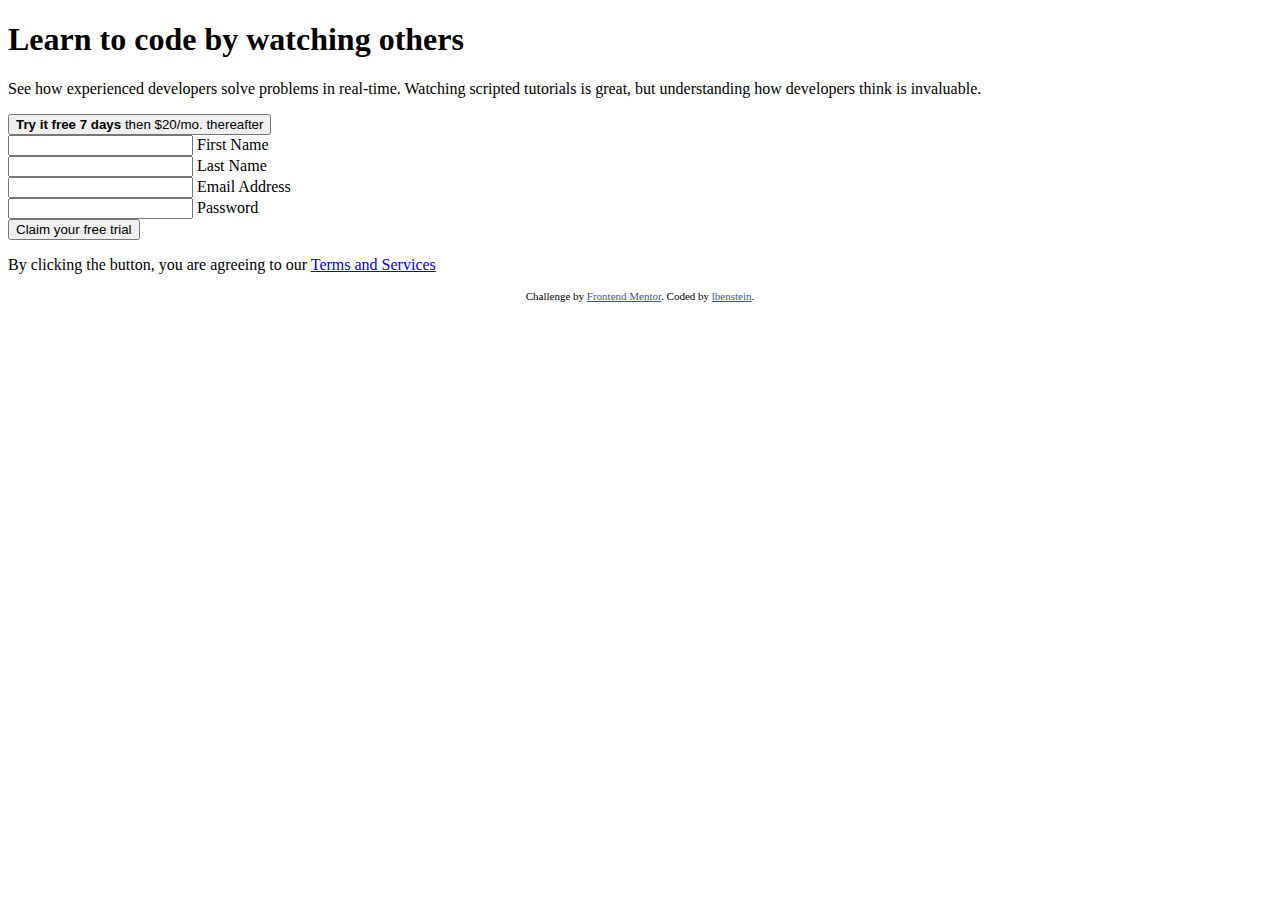
==== index.html @ a240f89c "html started" ====
<!DOCTYPE html>
<html lang="en">
<head>
  <meta charset="UTF-8">
  <meta name="viewport" content="width=device-width, initial-scale=1.0"> <!-- displays site properly based on user's device -->

  <link rel="icon" type="image/png" sizes="32x32" href="./images/favicon-32x32.png">

    <title>Learn to code by watching others</title>

  <!-- Feel free to remove these styles or customise in your own stylesheet 👍 -->
  <style>
    .attribution { font-size: 11px; text-align: center; }
    .attribution a { color: hsl(228, 45%, 44%); }
  </style>
</head>
<body>
  <h1>Learn to code by watching others</h1>
  <p> See how experienced developers solve problems in real-time. Watching scripted tutorials is great, but understanding how developers think is invaluable.</p>
  <button><strong>Try it free 7 days</strong> then $20/mo. thereafter</button>
  <form>
  <input type="text" name="firstname"> First Name<br>
  <input type="text" name="lastname"> Last Name<br>
  <input type="text" name="email"> Email Address<br>
  <input type="text" name="password"> Password<br>
  <button>Claim your free trial</button>
  <p>By clicking the button, you are agreeing to our <a href="https://help.github.com/en/github/site-policy/github-terms-of-service" target="_blank">Terms and Services</a></p>

  <footer>
    <p class="attribution">
      Challenge by <a href="https://www.frontendmentor.io?ref=challenge" target="_blank">Frontend Mentor</a>.
      Coded by <a href="https://github.com/lbenstein" target="_blank">lbenstein</a>.
    </p>
  </footer>
</body>
</html>
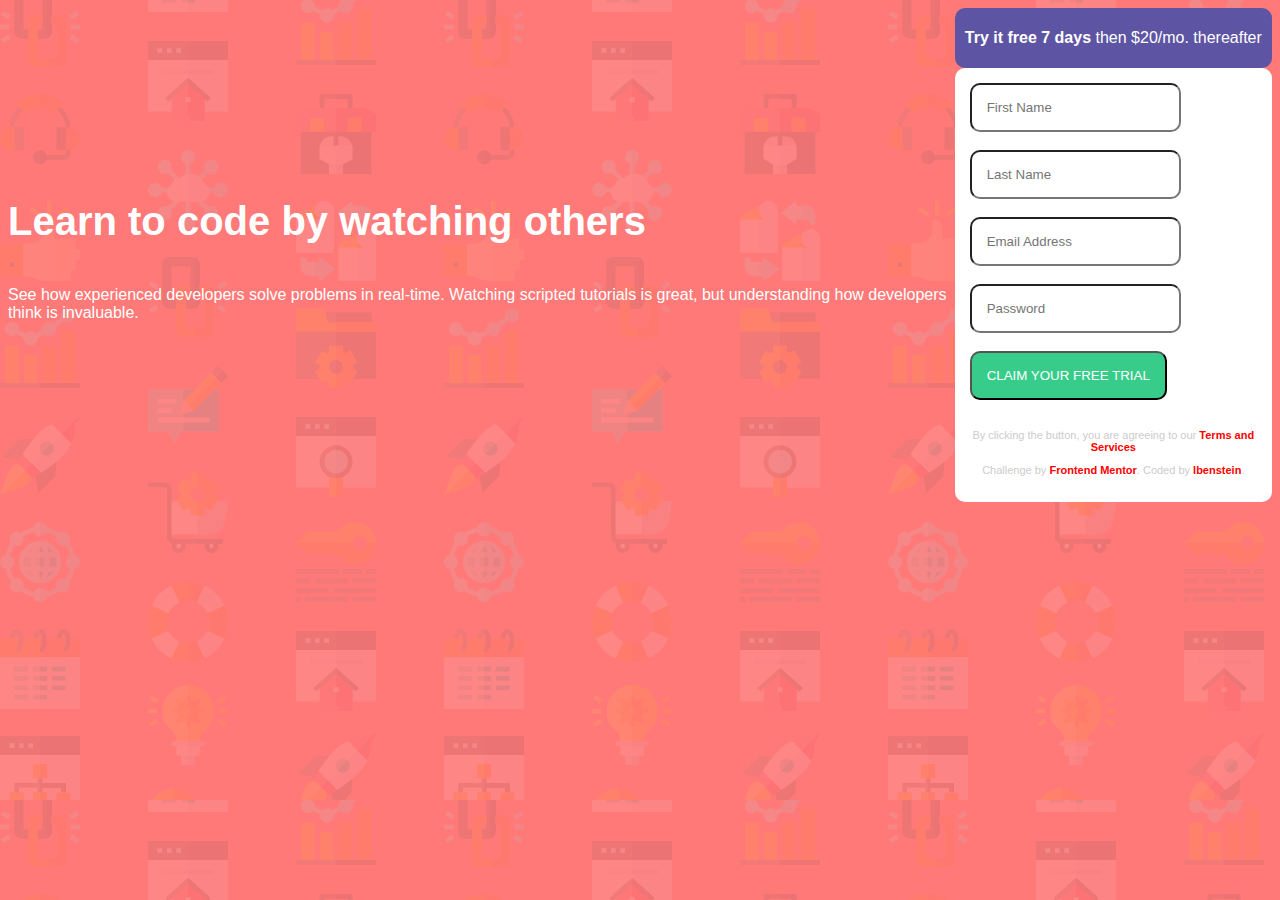
==== commit 865059d0: "css start with flexbox" ====
--- a/index.html
+++ b/index.html
@@ -5,32 +5,42 @@
   <meta name="viewport" content="width=device-width, initial-scale=1.0"> <!-- displays site properly based on user's device -->
 
   <link rel="icon" type="image/png" sizes="32x32" href="./images/favicon-32x32.png">
-
+  <link rel="stylesheet" type="text/css" href="style.css">
     <title>Learn to code by watching others</title>
 
   <!-- Feel free to remove these styles or customise in your own stylesheet 👍 -->
-  <style>
-    .attribution { font-size: 11px; text-align: center; }
-    .attribution a { color: hsl(228, 45%, 44%); }
-  </style>
 </head>
 <body>
-  <h1>Learn to code by watching others</h1>
-  <p> See how experienced developers solve problems in real-time. Watching scripted tutorials is great, but understanding how developers think is invaluable.</p>
-  <button><strong>Try it free 7 days</strong> then $20/mo. thereafter</button>
-  <form>
-  <input type="text" name="firstname"> First Name<br>
-  <input type="text" name="lastname"> Last Name<br>
-  <input type="text" name="email"> Email Address<br>
-  <input type="text" name="password"> Password<br>
-  <button>Claim your free trial</button>
-  <p>By clicking the button, you are agreeing to our <a href="https://help.github.com/en/github/site-policy/github-terms-of-service" target="_blank">Terms and Services</a></p>
-
-  <footer>
-    <p class="attribution">
-      Challenge by <a href="https://www.frontendmentor.io?ref=challenge" target="_blank">Frontend Mentor</a>.
-      Coded by <a href="https://github.com/lbenstein" target="_blank">lbenstein</a>.
-    </p>
-  </footer>
+  <main>
+    <section id="intro">
+      <h1>Learn to code by watching others</h1>
+      <p> See how experienced developers solve problems in real-time. Watching scripted tutorials is great, but understanding how developers think is invaluable.</p>
+    </section>
+  </main>
+  <section id="other">
+    <section id="offer">
+      <p><strong>Try it free 7 days</strong> then $20/mo. thereafter</p>
+    </section>
+    <section id="form-plus">
+      <section id="form">
+        <form>
+        <input type="text" name="firstname" placeholder="First Name"><br>
+        <input type="text" name="lastname" placeholder="Last Name"><br>
+        <input type="email" name="email" placeholder="Email Address"><br>
+        <input type="password" name="password" placeholder="Password"><br>
+        <input id="submit" type="submit" name="submit" value="Claim your free trial"><br>
+        </form>
+      </section>
+      <section id="legal">
+        <p>By clicking the button, you are agreeing to our <a href="https://help.github.com/en/github/site-policy/github-terms-of-service" target="_blank">Terms and Services</a></p>
+        <footer>
+          <p class="attribution">
+            Challenge by <a href="https://www.frontendmentor.io?ref=challenge" target="_blank">Frontend Mentor</a>.
+            Coded by <a href="https://github.com/lbenstein" target="_blank">lbenstein</a>.
+          </p>
+        </footer>
+      </section>
+    </section>
+  </section>
 </body>
 </html>
--- a/style.css
+++ b/style.css
@@ -0,0 +1,57 @@
+/* This is a comment in a CSS document */
+body {
+  background: #ff7978;
+  background-image: url(./images/bg-intro-desktop.png);
+  color: #fff;
+  font-family: 'Open Sans', sans-serif;
+  display: flex;
+  align-items: center;
+  justify-content: space-evenly;
+}
+h1 {
+  font-size: 2.5em;
+}
+input {
+  padding: 15px;
+  border-radius: 10px;
+  display: flex;
+}
+#intro {
+  display: flex;
+  flex-direction: column;
+}
+#other {
+  display: flex;
+  flex-direction: column;
+}
+#offer {
+  background: #5d54a3;
+  padding: 5px;
+  border-radius: 10px;
+  text-align: center;
+}
+#form-plus {
+  background: #fff;
+  padding: 15px;
+  border-radius: 10px;
+  display: flex;
+  flex-direction: column;
+}
+#submit {
+  background: #37cc8a;
+  color: #fff;
+  text-transform: uppercase;
+  padding: 15px;
+  border-radius: 10px;
+  text-align: center;
+}
+#legal {
+  color: #ccc;
+  font-size: 11px;
+  text-align: center;
+}
+#legal a {
+  color: red;
+  font-weight: 800;
+  text-decoration: none;
+}
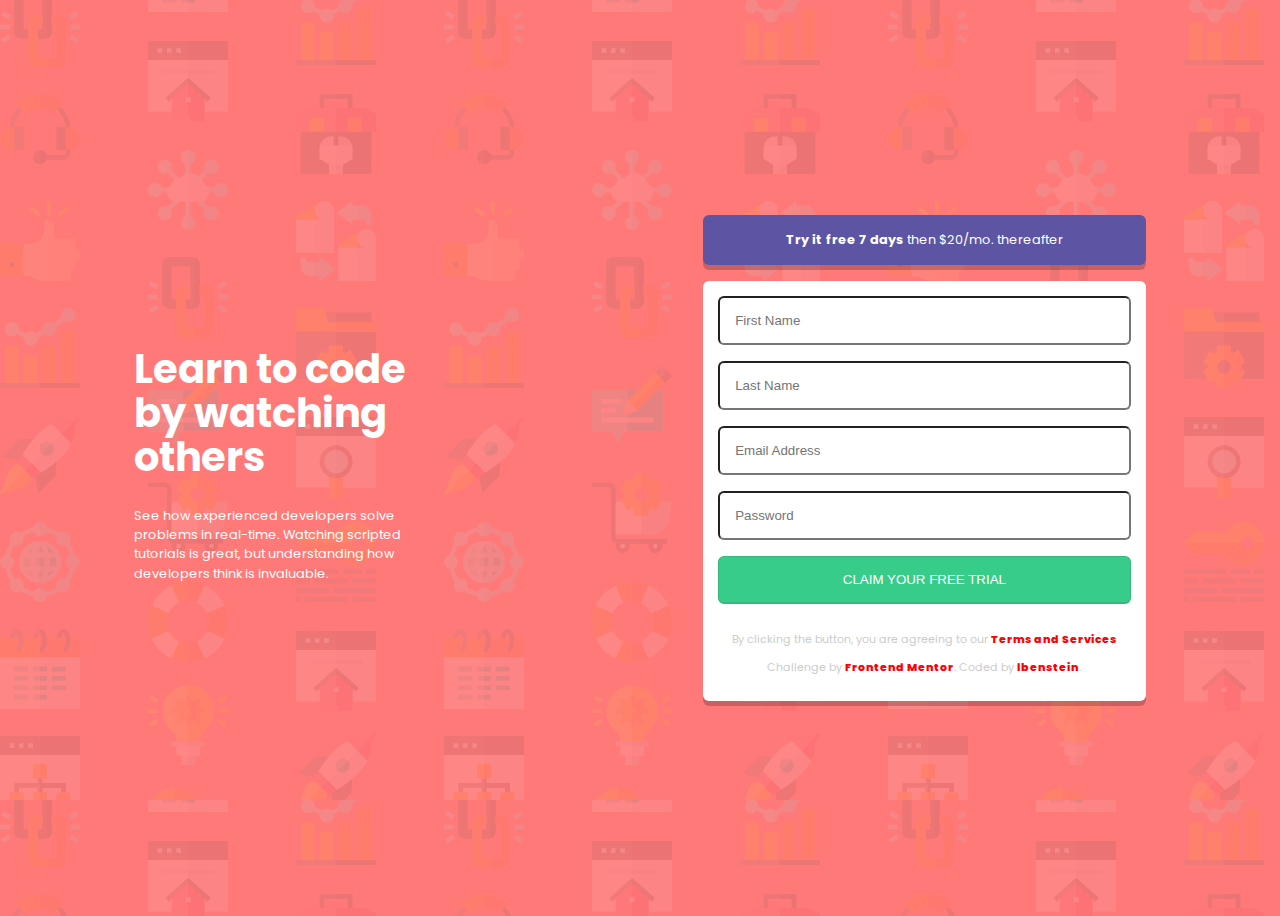
==== commit 28d66d81: "additional css updates before and after class" ====
--- a/index.html
+++ b/index.html
@@ -5,6 +5,7 @@
   <meta name="viewport" content="width=device-width, initial-scale=1.0"> <!-- displays site properly based on user's device -->
 
   <link rel="icon" type="image/png" sizes="32x32" href="./images/favicon-32x32.png">
+  <link href="https://fonts.googleapis.com/css?family=Poppins:400,500,600,700&display=swap" rel="stylesheet">
   <link rel="stylesheet" type="text/css" href="style.css">
     <title>Learn to code by watching others</title>
 
@@ -24,11 +25,11 @@
     <section id="form-plus">
       <section id="form">
         <form>
-        <input type="text" name="firstname" placeholder="First Name"><br>
-        <input type="text" name="lastname" placeholder="Last Name"><br>
-        <input type="email" name="email" placeholder="Email Address"><br>
-        <input type="password" name="password" placeholder="Password"><br>
-        <input id="submit" type="submit" name="submit" value="Claim your free trial"><br>
+        <input type="text" name="firstname" placeholder="First Name">
+        <input type="text" name="lastname" placeholder="Last Name">
+        <input type="email" name="email" placeholder="Email Address">
+        <input type="password" name="password" placeholder="Password">
+        <input id="submit" type="submit" name="submit" value="Claim your free trial">
         </form>
       </section>
       <section id="legal">
--- a/style.css
+++ b/style.css
@@ -3,47 +3,62 @@
   background: #ff7978;
   background-image: url(./images/bg-intro-desktop.png);
   color: #fff;
-  font-family: 'Open Sans', sans-serif;
+  font-family: 'Poppins', sans-serif;
+  font-size: .8rem;
+  line-height: 1.5;
   display: flex;
   align-items: center;
-  justify-content: space-evenly;
+  justify-content: center;
+  height: 100vh;
 }
 h1 {
-  font-size: 2.5em;
+  font-size: 2.5rem;
+  line-height: 1.1;
 }
 input {
   padding: 15px;
-  border-radius: 10px;
-  display: flex;
+  border-radius: 6px;
+  margin-bottom: 1rem;
 }
-#intro {
+form {
   display: flex;
   flex-direction: column;
 }
+main {
+  width: 45%;
+}
+#intro {
+  max-width: 50%;
+  font-size: .8rem;
+}
 #other {
-  display: flex;
-  flex-direction: column;
+  width: 35%;
 }
+
 #offer {
   background: #5d54a3;
-  padding: 5px;
-  border-radius: 10px;
+  padding: 3px;
+  border-radius: 6px;
   text-align: center;
+  margin-bottom: 1rem;
+  box-shadow: 0px 5px 0px 0px rgba(0, 0, 0, 0.2);
 }
 #form-plus {
   background: #fff;
   padding: 15px;
-  border-radius: 10px;
-  display: flex;
-  flex-direction: column;
+  border-radius: 6px;
+  box-shadow: 0px 5px 0px 0px rgba(0, 0, 0, 0.2);
 }
 #submit {
   background: #37cc8a;
   color: #fff;
   text-transform: uppercase;
   padding: 15px;
-  border-radius: 10px;
+  border-radius: 6px;
   text-align: center;
+  border-style: solid;
+  border-color: #34b87e;
+  border-width: 1px 1px 2px 1px;
 }
 #legal {
   color: #ccc;
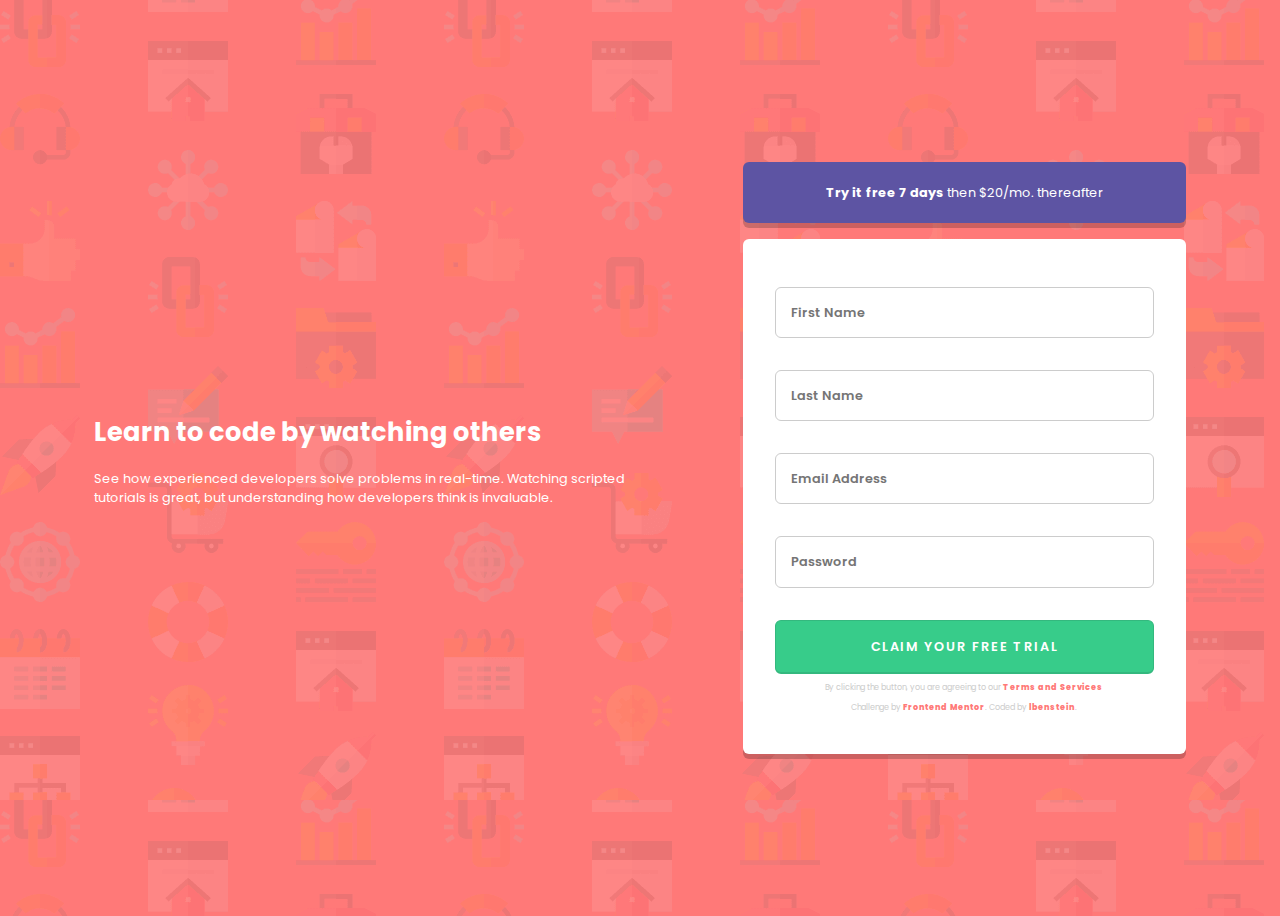
==== commit 582f39c5: "first js attempt ng" ====
--- a/index.html
+++ b/index.html
@@ -25,10 +25,14 @@
     <section id="form-plus">
       <section id="form">
         <form>
-        <input type="text" name="firstname" placeholder="First Name">
-        <input type="text" name="lastname" placeholder="Last Name">
-        <input type="email" name="email" placeholder="Email Address">
-        <input type="password" name="password" placeholder="Password">
+        <input id="first" type="text" name="firstname" placeholder="First Name" onfocus="this.placeholder=''" onblur="this.placeholder='First Name'">
+        <p class="warning" id="firstname-warning">First name cannot be empty</p>
+        <input id="last" type="text" name="lastname" placeholder="Last Name" onfocus="this.placeholder=''" onblur="this.placeholder='Last Name'">
+        <p class="warning" id="lastname-warning">Last name cannot be empty</p>
+        <input id="email" type="email" name="email" placeholder="Email Address" onfocus="this.placeholder=''" onblur="this.placeholder='Email Address'">
+        <p class="warning" id="email-warning">Looks like this is not an email</p>
+        <input id="pass" type="password" name="password" placeholder="Password" onfocus="this.placeholder=''" onblur="this.placeholder='Password'">
+        <p class="warning" id="password-warning">Password cannot be empty</p>
         <input id="submit" type="submit" name="submit" value="Claim your free trial">
         </form>
       </section>
@@ -43,5 +47,6 @@
       </section>
     </section>
   </section>
-</body>
+  <script src="js/main.js"></script>
+  </body>
 </html>
--- a/style.css
+++ b/style.css
@@ -9,7 +9,8 @@
   display: flex;
   align-items: center;
   justify-content: center;
-  height: 100vh;
+  min-height: 100vh;
+}
 }
 h1 {
   font-size: 2.5rem;
@@ -18,7 +19,17 @@
 input {
   padding: 15px;
   border-radius: 6px;
-  margin-bottom: 1rem;
+  margin-top: 1rem;
+  font-family: 'Poppins', sans-serif;
+  font-size: .8rem;
+  font-weight: 600;
+  line-height: 1.5;
+  border-style: solid;
+  border-width: thin;
+  border-color: #ccc;
+  background-image: url('./images/icon-error.svg');
+  background-repeat: no-repeat;
+  background-position: 95% 50%;
 }
 form {
   display: flex;
@@ -26,18 +37,17 @@
 }
 main {
   width: 45%;
+  margin-right: 5rem;
 }
 #intro {
-  max-width: 50%;
   font-size: .8rem;
 }
 #other {
   width: 35%;
 }
-
 #offer {
   background: #5d54a3;
-  padding: 3px;
+  padding: .5rem;
   border-radius: 6px;
   text-align: center;
   margin-bottom: 1rem;
@@ -45,7 +55,7 @@
 }
 #form-plus {
   background: #fff;
-  padding: 15px;
+  padding: 2rem;
   border-radius: 6px;
   box-shadow: 0px 5px 0px 0px rgba(0, 0, 0, 0.2);
 }
@@ -53,20 +63,93 @@
   background: #37cc8a;
   color: #fff;
   text-transform: uppercase;
-  padding: 15px;
+  padding: 1rem;
   border-radius: 6px;
   text-align: center;
   border-style: solid;
   border-color: #34b87e;
   border-width: 1px 1px 2px 1px;
+  letter-spacing: .1rem;
 }
 #legal {
   color: #ccc;
-  font-size: 11px;
+  font-size: .5rem;
   text-align: center;
 }
 #legal a {
-  color: red;
+  color: #ff7978;
   font-weight: 800;
   text-decoration: none;
 }
+@media only screen and (max-width: 700px) {
+  h1 {
+    font-size: 1.8rem;
+    line-height: 1.3;
+  }
+  body {
+    flex-direction: column;
+    font-size: 1.1rem;
+    line-height: 1.6;
+  }
+  main {
+    width: 85%;
+    margin-right: 0rem;
+    margin-bottom: 2rem;
+    justify-content: center;
+    text-align: center;
+  }
+  #intro {
+    font-size: 1.0rem;
+  }
+  #other {
+    width: 85%;
+  }
+  #offer {
+    padding: .5rem 1rem;
+    margin-bottom: 1.5rem;
+  }
+  #legal {
+    color: #ccc;
+    font-size: .8rem;
+    text-align: center;
+  }
+}
+/* warning-on styles */
+.warning {
+  color: #ff7978;
+  font-size: .5rem;
+  line-height: 0rem;
+  text-align: right;
+}
+input {
+  border-color: #ff7978;
+}
+/* warning-off styles */
+#firstname-warning {
+  visibility: hidden;
+}
+#lastname-warning {
+  visibility: hidden;
+}
+#email-warning {
+  visibility: hidden;
+}
+#password-warning {
+  visibility: hidden;
+}
+#first {
+background-image: none;
+border-color: #ccc;
+}
+#last {
+background-image: none;
+border-color: #ccc;
+}
+#email {
+background-image: none;
+border-color: #ccc;
+}
+#pass {
+background-image: none;
+border-color: #ccc;
+}
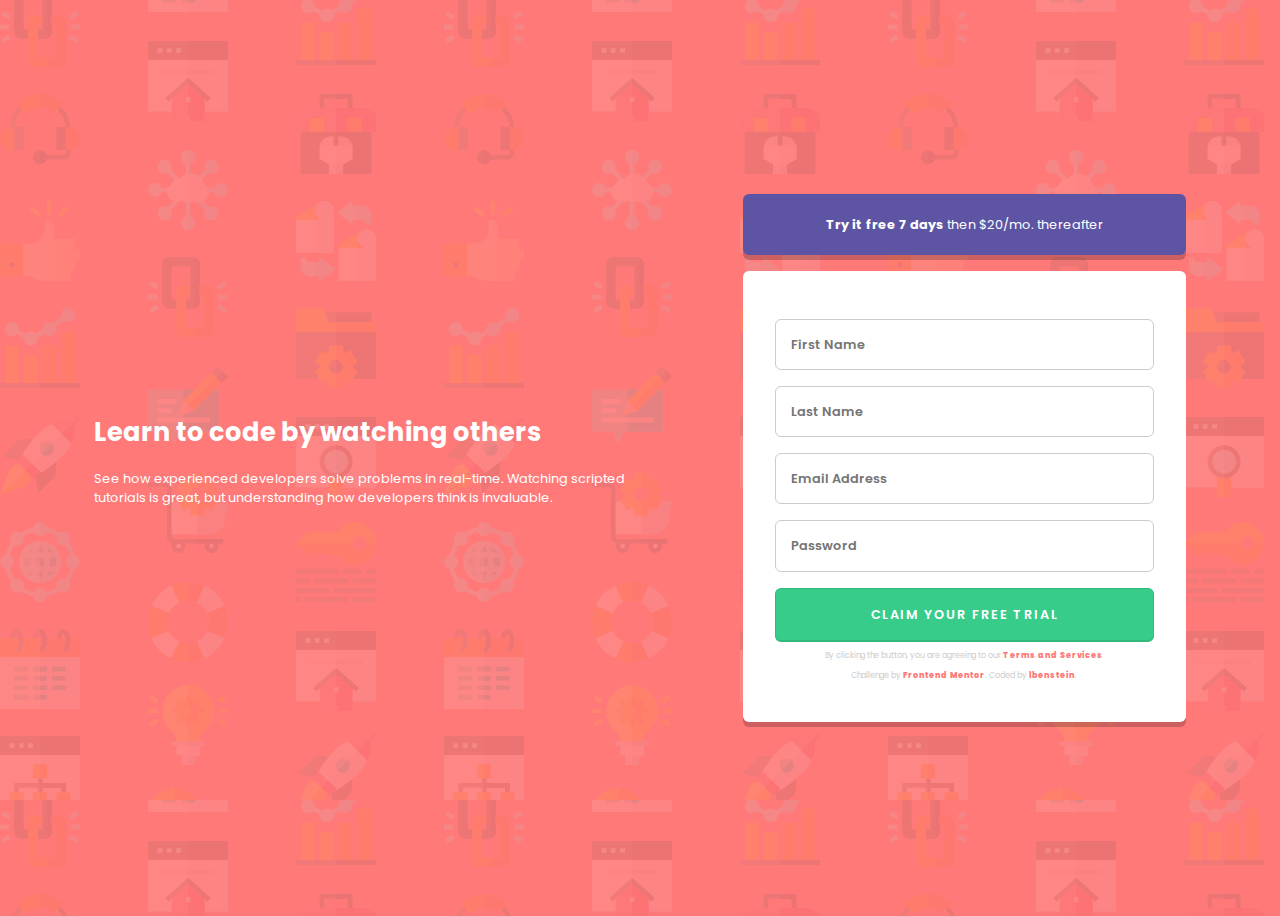
==== commit 6e0631fc: "getting closer but not cigar" ====
--- a/index.html
+++ b/index.html
@@ -25,13 +25,13 @@
     <section id="form-plus">
       <section id="form">
         <form>
-        <input id="first" type="text" name="firstname" placeholder="First Name" onfocus="this.placeholder=''" onblur="this.placeholder='First Name'">
+        <input id="first" type="text" name="firstname" placeholder="First Name">
         <p class="warning" id="firstname-warning">First name cannot be empty</p>
-        <input id="last" type="text" name="lastname" placeholder="Last Name" onfocus="this.placeholder=''" onblur="this.placeholder='Last Name'">
+        <input id="last" type="text" name="lastname" placeholder="Last Name">
         <p class="warning" id="lastname-warning">Last name cannot be empty</p>
-        <input id="email" type="email" name="email" placeholder="Email Address" onfocus="this.placeholder=''" onblur="this.placeholder='Email Address'">
+        <input id="email" type="email" name="email" placeholder="Email Address">
         <p class="warning" id="email-warning">Looks like this is not an email</p>
-        <input id="pass" type="password" name="password" placeholder="Password" onfocus="this.placeholder=''" onblur="this.placeholder='Password'">
+        <input id="pass" type="password" name="password" placeholder="Password">
         <p class="warning" id="password-warning">Password cannot be empty</p>
         <input id="submit" type="submit" name="submit" value="Claim your free trial">
         </form>
--- a/style.css
+++ b/style.css
@@ -27,9 +27,6 @@
   border-style: solid;
   border-width: thin;
   border-color: #ccc;
-  background-image: url('./images/icon-error.svg');
-  background-repeat: no-repeat;
-  background-position: 95% 50%;
 }
 form {
   display: flex;
@@ -121,35 +118,22 @@
   line-height: 0rem;
   text-align: right;
 }
-input {
-  border-color: #ff7978;
-}
 /* warning-off styles */
 #firstname-warning {
-  visibility: hidden;
+  display: none;
 }
 #lastname-warning {
-  visibility: hidden;
+  display: none;
 }
 #email-warning {
-  visibility: hidden;
+  display: none;
 }
 #password-warning {
-  visibility: hidden;
+  display: none;
 }
-#first {
-background-image: none;
-border-color: #ccc;
+.input-warning{
+  border-color: #ff7978;
+  background-image: url('./images/icon-error.svg');
+  background-repeat: no-repeat;
+  background-position: 95% 50%;
 }
-#last {
-background-image: none;
-border-color: #ccc;
-}
-#email {
-background-image: none;
-border-color: #ccc;
-}
-#pass {
-background-image: none;
-border-color: #ccc;
-}
